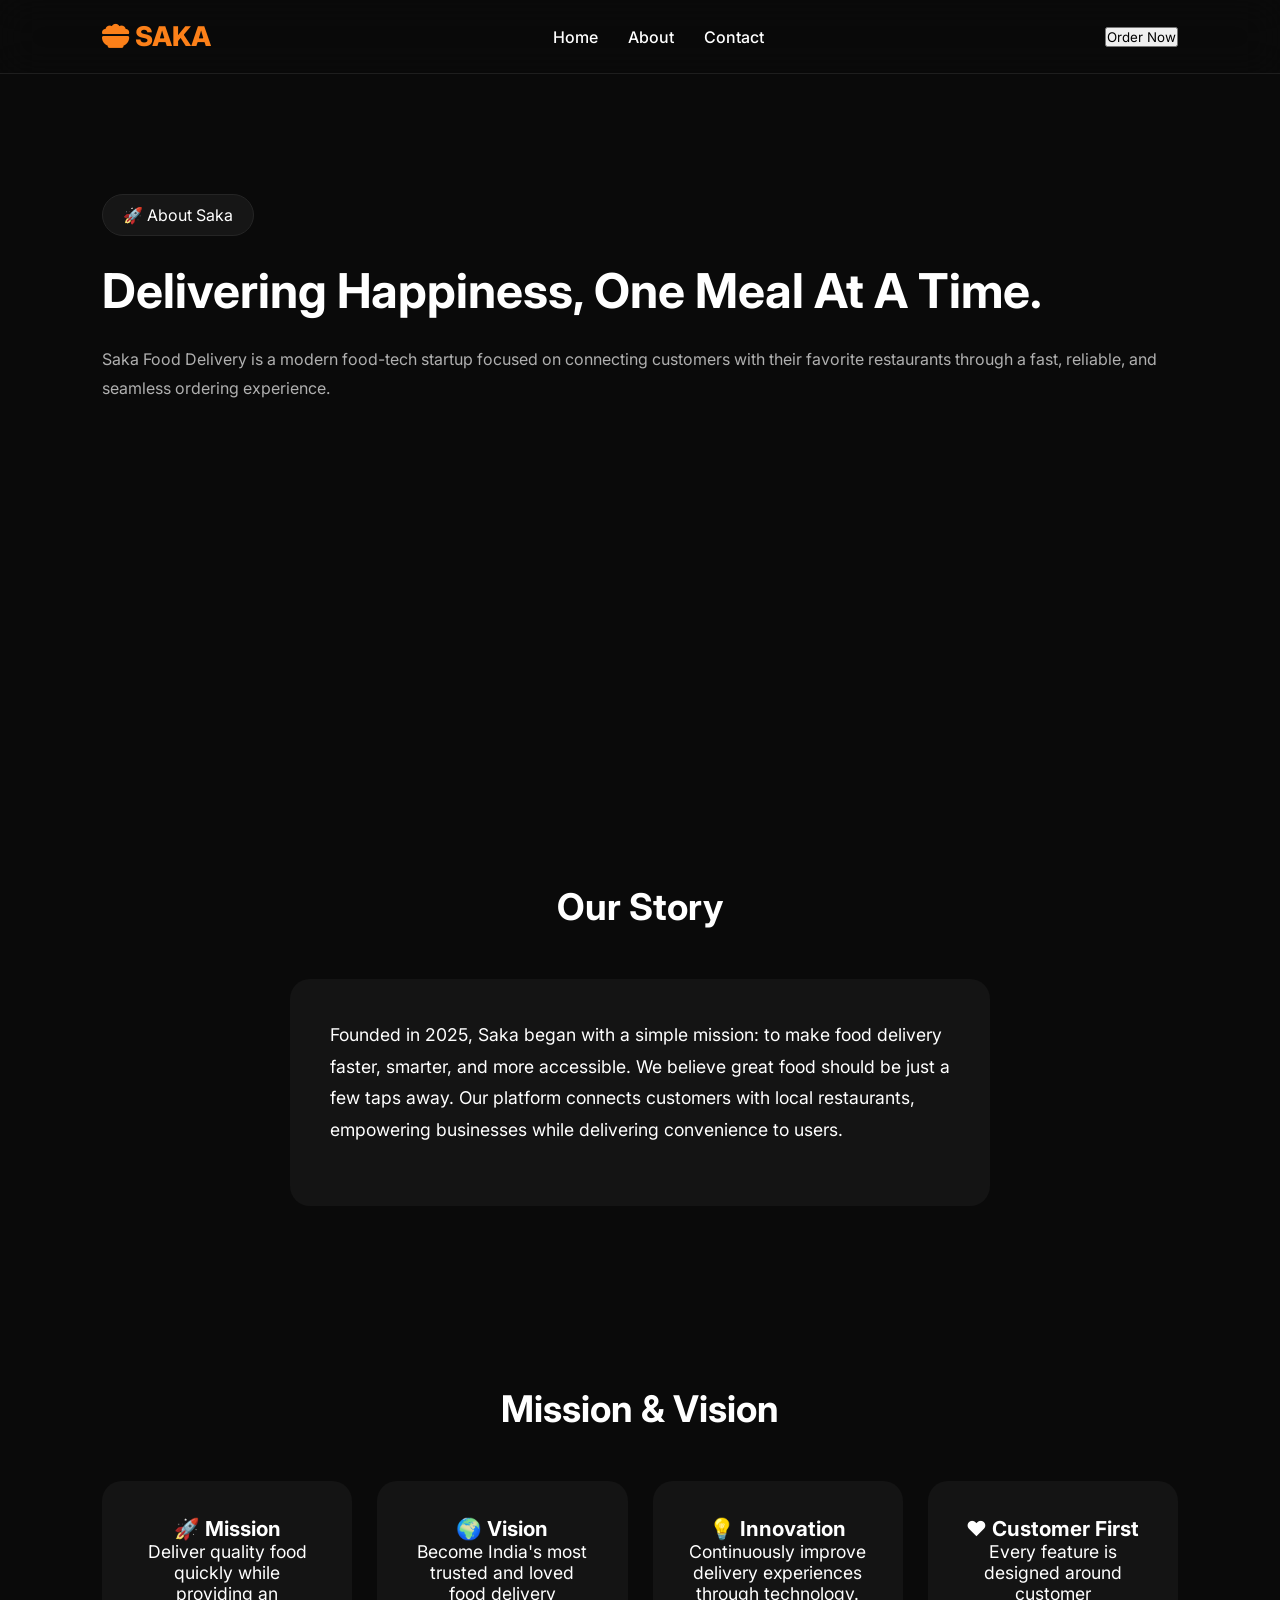
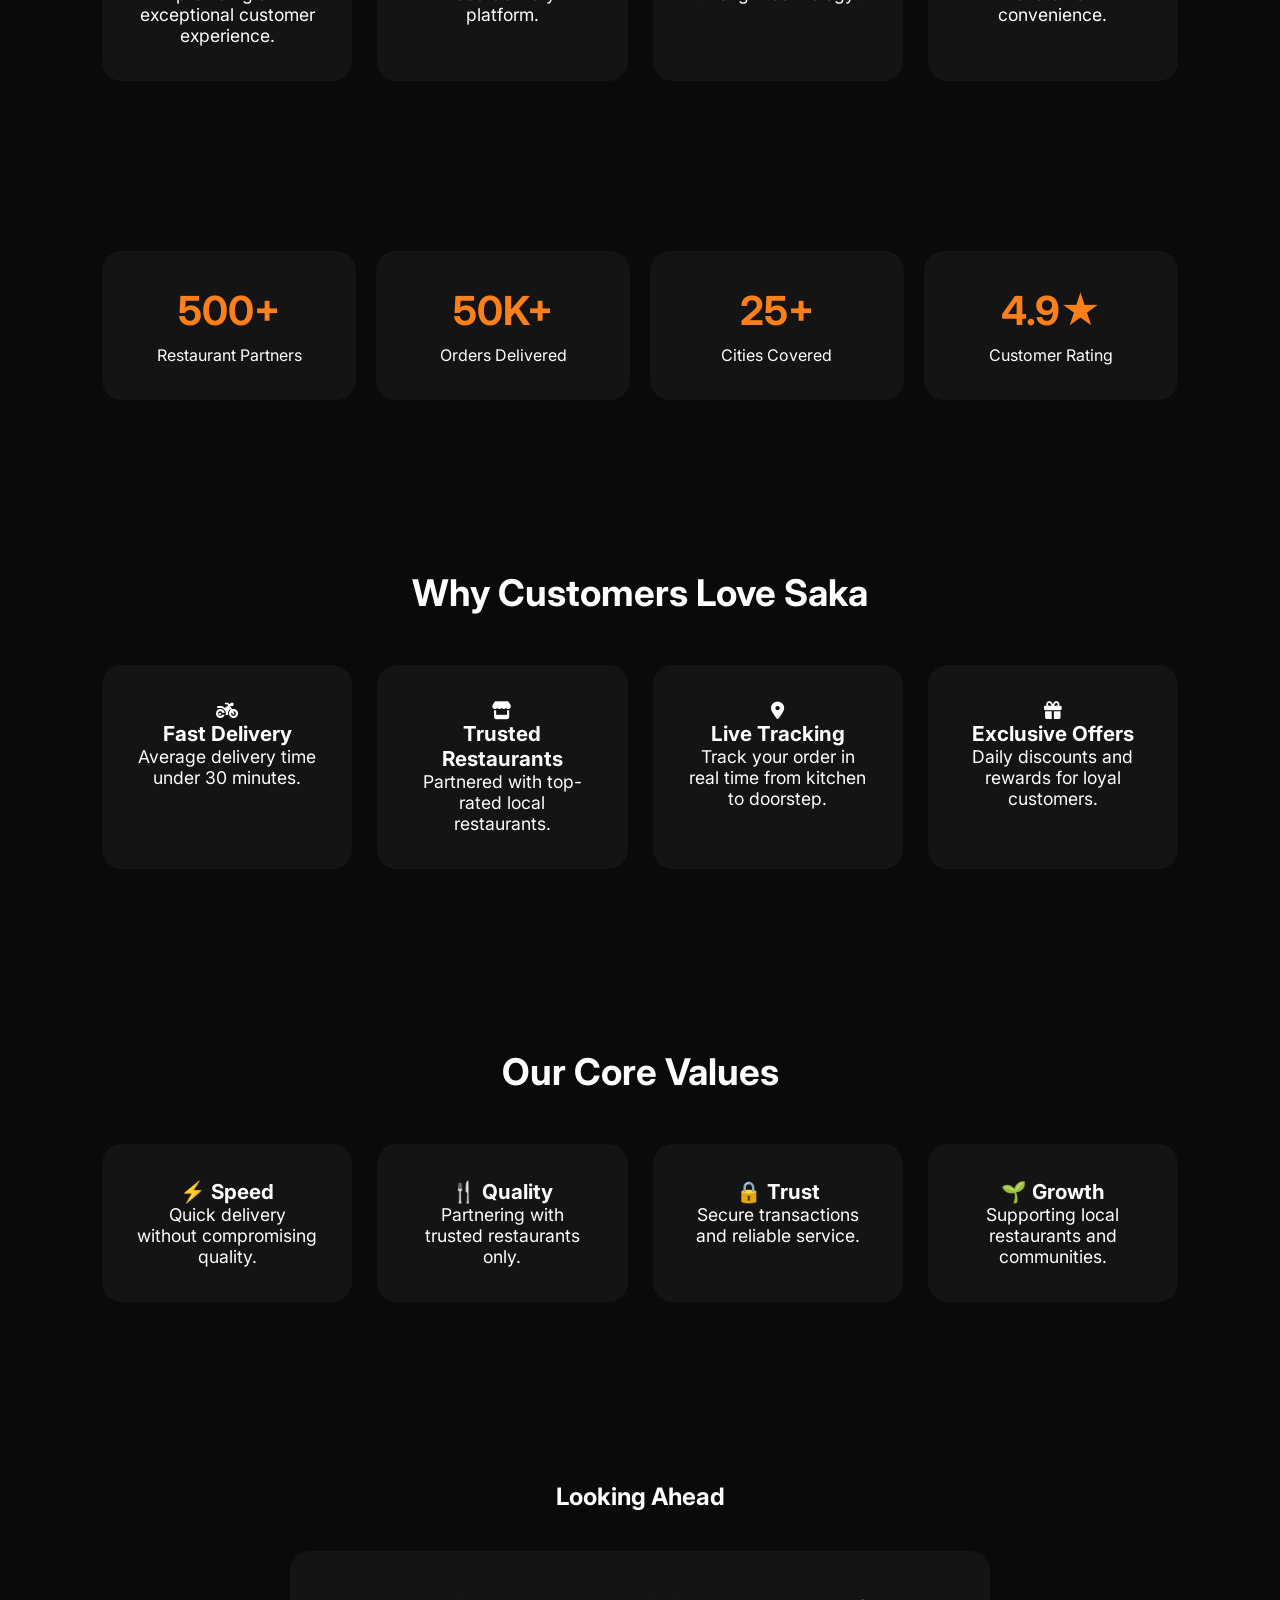
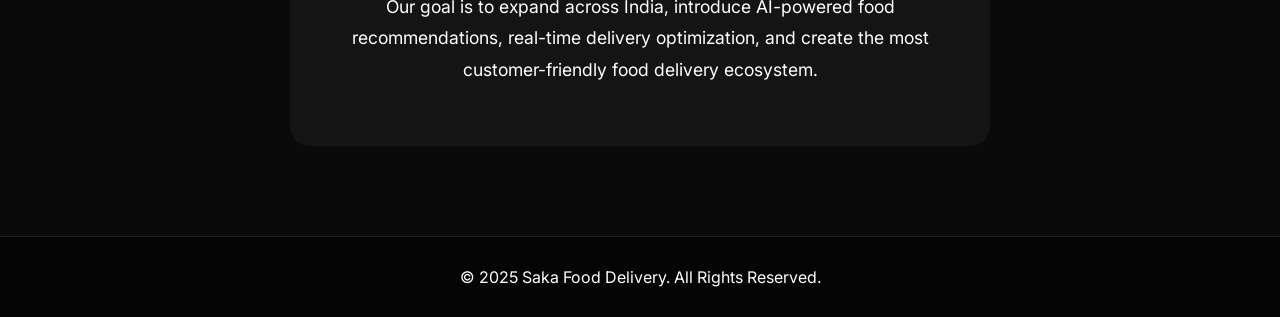
==== saka/about.html @ 21e20423 "commit" ====
<!DOCTYPE html>
<html lang="en">

<head>
    <meta charset="UTF-8">
    <meta name="viewport" content="width=device-width, initial-scale=1.0">
    <title>About Us | Saka Food Delivery</title>

    <link rel="stylesheet" href="style.css">

    <link href="https://fonts.googleapis.com/css2?family=Inter:wght@300;400;500;600;700;800&display=swap"
        rel="stylesheet">

    <link rel="stylesheet"
        href="https://cdnjs.cloudflare.com/ajax/libs/font-awesome/6.5.1/css/all.min.css">
</head>

<body>

    <!-- NAVBAR -->

    <nav class="navbar">

        <div class="logo">
            <i class="fa-solid fa-bowl-food"></i> SAKA
        </div>

        <ul class="nav-links">
            <li><a href="index.html">Home</a></li>
            <li><a href="about.html" class="active">About</a></li>
            <li><a href="contact.html">Contact</a></li>
        </ul>

        <button class="nav-btn">
            Order Now
        </button>

    </nav>

    <!-- HERO SECTION -->

    <section class="page-section">

        <div class="about-hero">

            <span class="badge">
                🚀 About Saka
            </span>

            <h1>
                Delivering Happiness,
                One Meal At A Time.
            </h1>

            <p>
                Saka Food Delivery is a modern food-tech startup focused on connecting customers
                with their favorite restaurants through a fast, reliable, and seamless ordering
                experience.
            </p>

        </div>

    </section>

    <!-- STORY SECTION -->

    <section class="features">

        <h2>Our Story</h2>

        <div class="testimonial-card">

            <p>
                Founded in 2025, Saka began with a simple mission:
                to make food delivery faster, smarter, and more accessible.
                We believe great food should be just a few taps away.
                Our platform connects customers with local restaurants,
                empowering businesses while delivering convenience to users.
            </p>

        </div>

    </section>

    <!-- MISSION / VISION -->

    <section class="features">

        <h2>Mission & Vision</h2>

        <div class="feature-grid">

            <div class="feature-card">
                <h3>🚀 Mission</h3>
                <p>
                    Deliver quality food quickly while providing an exceptional
                    customer experience.
                </p>
            </div>

            <div class="feature-card">
                <h3>🌍 Vision</h3>
                <p>
                    Become India's most trusted and loved food delivery platform.
                </p>
            </div>

            <div class="feature-card">
                <h3>💡 Innovation</h3>
                <p>
                    Continuously improve delivery experiences through technology.
                </p>
            </div>

            <div class="feature-card">
                <h3>❤️ Customer First</h3>
                <p>
                    Every feature is designed around customer convenience.
                </p>
            </div>

        </div>

    </section>

    <!-- STATS -->

    <section class="stats">

        <div class="stat">
            <h2>500+</h2>
            <p>Restaurant Partners</p>
        </div>

        <div class="stat">
            <h2>50K+</h2>
            <p>Orders Delivered</p>
        </div>

        <div class="stat">
            <h2>25+</h2>
            <p>Cities Covered</p>
        </div>

        <div class="stat">
            <h2>4.9★</h2>
            <p>Customer Rating</p>
        </div>

    </section>

    <!-- TEAM SECTION -->
     <section class="features">

    <h2>Why Customers Love Saka</h2>

    <div class="feature-grid">

        <div class="feature-card">
            <i class="fa-solid fa-motorcycle"></i>
            <h3>Fast Delivery</h3>
            <p>
                Average delivery time under 30 minutes.
            </p>
        </div>

        <div class="feature-card">
            <i class="fa-solid fa-store"></i>
            <h3>Trusted Restaurants</h3>
            <p>
                Partnered with top-rated local restaurants.
            </p>
        </div>

        <div class="feature-card">
            <i class="fa-solid fa-location-dot"></i>
            <h3>Live Tracking</h3>
            <p>
                Track your order in real time from kitchen to doorstep.
            </p>
        </div>

        <div class="feature-card">
            <i class="fa-solid fa-gift"></i>
            <h3>Exclusive Offers</h3>
            <p>
                Daily discounts and rewards for loyal customers.
            </p>
        </div>

    </div>

</section>

    <!-- CORE VALUES -->

    <section class="features">

        <h2>Our Core Values</h2>

        <div class="feature-grid">

            <div class="feature-card">
                <h3>⚡ Speed</h3>
                <p>Quick delivery without compromising quality.</p>
            </div>

            <div class="feature-card">
                <h3>🍴 Quality</h3>
                <p>Partnering with trusted restaurants only.</p>
            </div>

            <div class="feature-card">
                <h3>🔒 Trust</h3>
                <p>Secure transactions and reliable service.</p>
            </div>

            <div class="feature-card">
                <h3>🌱 Growth</h3>
                <p>Supporting local restaurants and communities.</p>
            </div>

        </div>

    </section>

    <!-- FUTURE GOALS -->

    <section class="testimonials">

        <h2>Looking Ahead</h2>

        <div class="testimonial-card">

            <p>
                Our goal is to expand across India, introduce AI-powered food
                recommendations, real-time delivery optimization, and create
                the most customer-friendly food delivery ecosystem.
            </p>

        </div>

    </section>

    <!-- FOOTER -->

    <footer>

        <p>
            © 2025 Saka Food Delivery. All Rights Reserved.
        </p>

    </footer>

    <script src="script.js"></script>

</body>

</html>
---- saka/style.css ----
/* GOOGLE FONT */

*{
margin:0;
padding:0;
box-sizing:border-box;
font-family:'Inter',sans-serif;
scroll-behavior:smooth;
}

body{
background:#0a0a0a;
color:#ffffff;
overflow-x:hidden;
}

/* NAVBAR */

.navbar{
position:sticky;
top:0;
z-index:1000;

display:flex;
justify-content:space-between;
align-items:center;

padding:20px 8%;

background:rgba(10,10,10,.9);
backdrop-filter:blur(20px);

border-bottom:1px solid #1e1e1e;
}

.logo{
font-size:1.7rem;
font-weight:800;
color:#fc8019;
}

.nav-links{
display:flex;
gap:30px;
list-style:none;
}

.nav-links a{
text-decoration:none;
color:white;
font-weight:500;
transition:.3s;
}

.nav-links a:hover

.nav-btn{
padding:12px 22px;
border:none;
border-radius:10px;
cursor:pointer;

background:linear-gradient(
135deg,
#fc8019,
#ffb347
);

font-weight:600;
}

/* HERO */

.hero{
min-height:90vh;
display:flex;
justify-content:center;
align-items:center;
text-align:center;
padding:50px 8%;

background:
linear-gradient(
rgba(0,0,0,.7),
rgba(0,0,0,.8)
),
url("images/hero-food.jpg");

background-size:cover;
background-position:center;
background-repeat:no-repeat;
}

.hero::before{
content:"";

position:absolute;

width:500px;
height:500px;

background:#fc8019;

filter:blur(200px);

opacity:.15;
}

.hero-content{
max-width:850px;
z-index:1;
}

.badge{
display:inline-block;

padding:10px 20px;

background:#161616;

border:1px solid #252525;

border-radius:30px;

margin-bottom:25px;
}

.hero h1{
font-size:4.8rem;
font-weight:800;
line-height:1.1;
margin-bottom:20px;
}

.hero p{
font-size:1.1rem;
line-height:1.8;
color:#b0b0b0;
}

.hero-buttons{
margin-top:35px;
}

.primary-btn{
padding:15px 30px;

border:none;
border-radius:12px;

background:linear-gradient(
135deg,
#fc8019,
#ffb347
);

font-weight:600;
cursor:pointer;
}

.secondary-btn{
padding:15px 30px;

background:transparent;

border:1px solid #333;

color:white;

border-radius:12px;

margin-left:15px;

cursor:pointer;
}

/* SEARCH */

.search-section{
padding:80px 8%;
text-align:center;
}

.search-section h2{
margin-bottom:25px;
font-size:2.3rem;
}

.search-box{
max-width:700px;
margin:auto;

display:flex;
overflow:hidden;

border-radius:15px;

background:#151515;
}

.search-box input{
flex:1;
padding:18px;
border:none;
outline:none;
background:#151515;
color:white;
}

.search-box button{
padding:18px 30px;
border:none;
cursor:pointer;

background:#fc8019;
color:white;
}

/* CATEGORY */

.categories{
padding:80px 8%;
}

.categories h2{
text-align:center;
margin-bottom:50px;
font-size:2.3rem;
}

.category-grid{
display:grid;

grid-template-columns:
repeat(auto-fit,minmax(160px,1fr));

gap:20px;
}

.category-card{
background:#141414;

padding:35px;

text-align:center;

border-radius:20px;

font-size:1.2rem;

transition:.3s;
}

.category-card:hover{
transform:translateY(-10px);
background:#fc8019;
}

/* RESTAURANTS */

.restaurants{
padding:80px 8%;
}

.restaurants h2{
text-align:center;
margin-bottom:50px;
font-size:2.3rem;
}

.restaurant-grid{
display:grid;

grid-template-columns:
repeat(auto-fit,minmax(280px,1fr));

gap:25px;
}

.restaurant-card{
background:#141414;

border-radius:20px;

overflow:hidden;

transition:.3s;
}

.restaurant-card:hover{
transform:translateY(-10px);
}

.restaurant-image{
height:220px;

background:linear-gradient(
135deg,
#fc8019,
#ffb347
);
}

.restaurant-card h3{
padding:20px 20px 10px;
}

.restaurant-card p{
padding:0 20px 20px;
color:#b0b0b0;
}

.restaurant-card img{
width:100%;
height:220px;
object-fit:cover;
}

/* FEATURES */

.features{
padding:90px 8%;
}

.features h2{
text-align:center;
margin-bottom:50px;
font-size:2.3rem;
}

.feature-grid{
display:grid;

grid-template-columns:
repeat(auto-fit,minmax(250px,1fr));

gap:25px;
}

.feature-card{
background:#141414;

padding:35px;

border-radius:20px;

font-size:1.1rem;
text-align:center;

transition:.3s;
}

.feature-card:hover{
transform:translateY(-10px);
border:1px solid #fc8019;
}

/* STATS */

.stats{
padding:80px 8%;

display:grid;

grid-template-columns:
repeat(auto-fit,minmax(220px,1fr));

gap:20px;
}

.stat{
background:#141414;

padding:35px;

border-radius:20px;

text-align:center;
}

.stat h2{
font-size:2.5rem;
color:#fc8019;
margin-bottom:10px;
}

/* TESTIMONIALS */

.testimonials{
padding:90px 8%;
text-align:center;
}

.testimonials h2{
margin-bottom:40px;
}

.testimonial-card{
max-width:700px;

margin:auto;

background:#141414;

padding:40px;

border-radius:20px;
}

.testimonial-card p{
font-size:1.1rem;
line-height:1.8;
margin-bottom:20px;
}

/* APP SECTION */
.app-preview img{
max-width:300px;
width:100%;
margin-top:30px;
}

.app-section{
padding:90px 8%;
text-align:center;
}

.app-section h2{
font-size:2.3rem;
margin-bottom:20px;
}

.app-section p{
color:#b0b0b0;
margin-bottom:25px;
}

.app-buttons button{
padding:15px 25px;

border:none;

border-radius:10px;

background:#fc8019;

color:white;

cursor:pointer;

margin:10px;
}

/* ABOUT PAGE */

.page-section{
padding:120px 8%;
min-height:80vh;
}

.page-section h1{
font-size:3rem;
margin-bottom:25px;
}

.page-section p{
line-height:1.8;
color:#b0b0b0;
}

.about-grid{
display:grid;

grid-template-columns:
repeat(auto-fit,minmax(250px,1fr));

gap:25px;

margin-top:40px;
}

.card{
background:#141414;

padding:30px;

border-radius:20px;
}

/* CONTACT PAGE */

form{
max-width:700px;
margin:auto;
margin-top:30px;
}

input,
textarea{
width:100%;

padding:15px;

margin-bottom:20px;

background:#141414;

border:none;

border-radius:10px;

color:white;
}

textarea{
height:180px;
resize:none;
}

form button{
width:100%;

padding:15px;

border:none;

border-radius:10px;

background:#fc8019;

color:white;

cursor:pointer;
}

/* FOOTER */

footer{
padding:30px;
text-align:center;
background:#050505;
border-top:1px solid #1f1f1f;
}

/* MOBILE */

@media(max-width:768px){

.navbar{
flex-direction:column;
gap:15px;
}

.hero h1{
font-size:3rem;
}

.search-box{
flex-direction:column;
}

.secondary-btn{
margin-left:0;
margin-top:10px;
}

}
/* MOBILE MENU */

.menu-btn{
display:none;
font-size:1.6rem;
cursor:pointer;
color:white;
}

@media(max-width:768px){

.menu-btn{
display:block;
}

.nav-links{
display:none;
flex-direction:column;
background:#111;
position:absolute;
top:80px;
right:20px;
padding:20px;
border-radius:15px;
}

.nav-links.show{
display:flex;
}

}

/* SCROLL ANIMATION */

.feature-card,
.restaurant-card,
.category-card,
.stat{

opacity:0;
transform:translateY(30px);
transition:.6s ease;

}

.active-reveal{

opacity:1;
transform:translateY(0);

}

/* PAGE LOAD */

body{
opacity:0;
transition:1s;
}

body.loaded{
opacity:1;
}
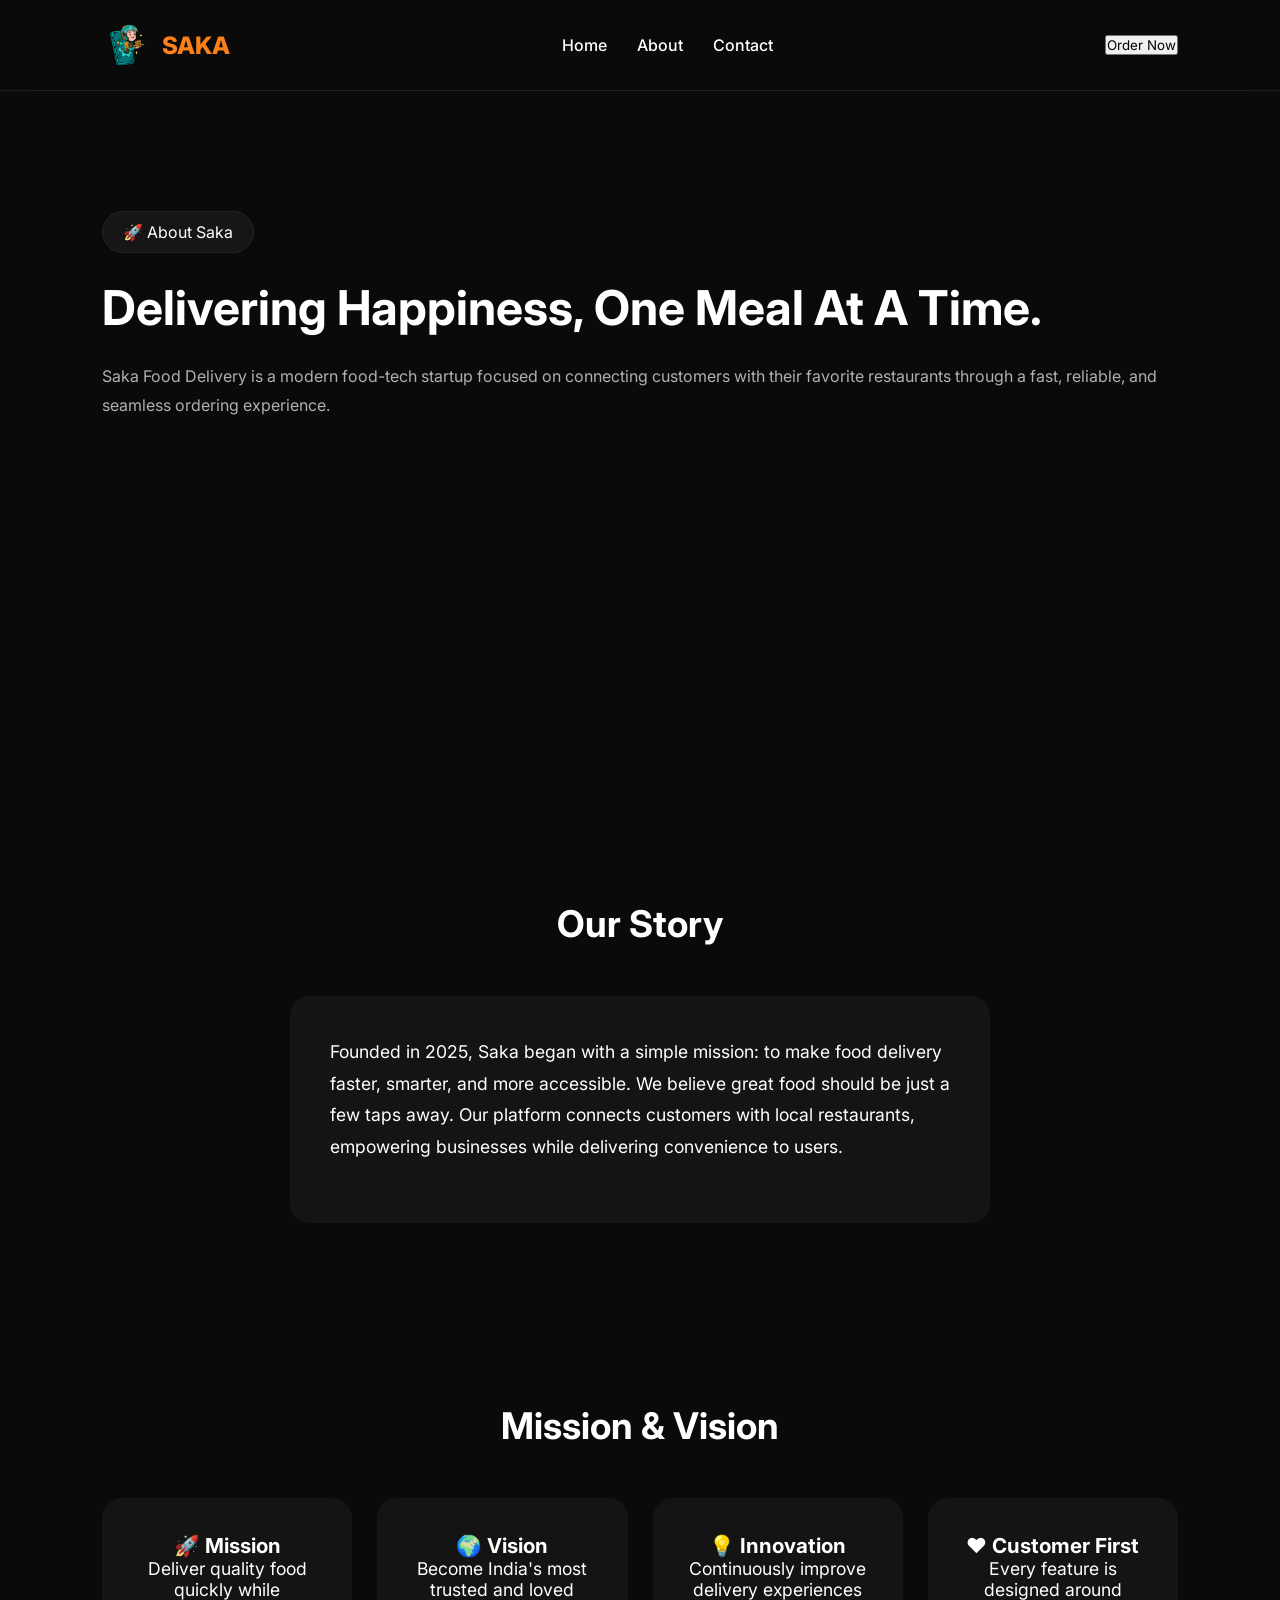
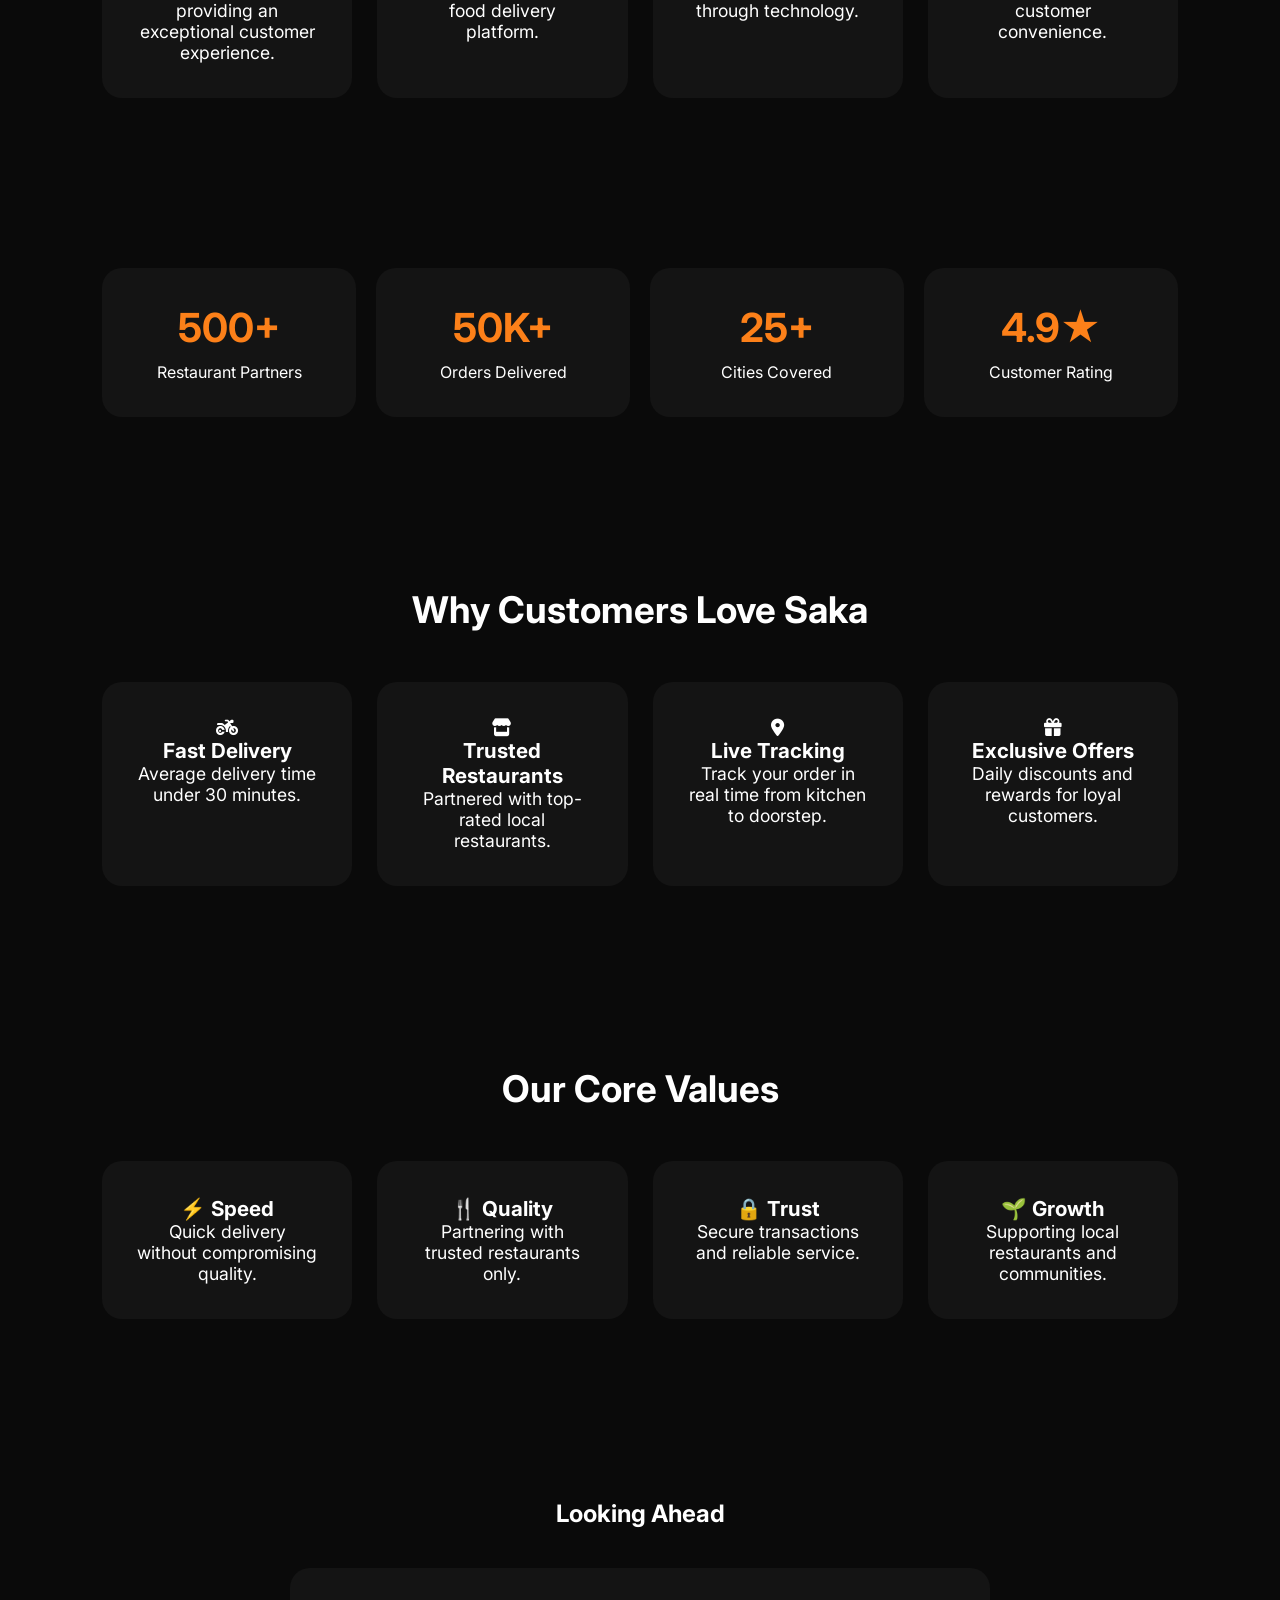
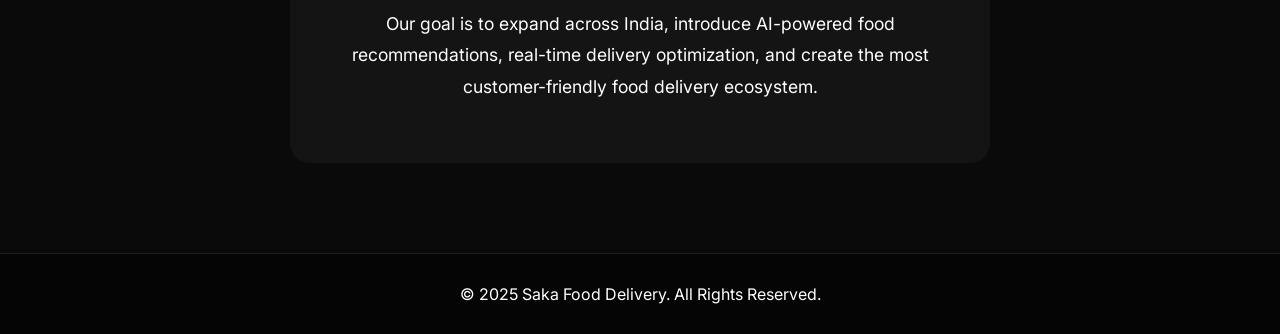
==== commit d2f64b24: "commiy" ====
--- a/saka/about.html
+++ b/saka/about.html
@@ -5,6 +5,7 @@
     <meta charset="UTF-8">
     <meta name="viewport" content="width=device-width, initial-scale=1.0">
     <title>About Us | Saka Food Delivery</title>
+     <link rel="icon" href="images/logo.png">
 
     <link rel="stylesheet" href="style.css">
 
@@ -13,6 +14,7 @@
 
     <link rel="stylesheet"
         href="https://cdnjs.cloudflare.com/ajax/libs/font-awesome/6.5.1/css/all.min.css">
+    
 </head>
 
 <body>
@@ -22,8 +24,9 @@
     <nav class="navbar">
 
         <div class="logo">
-            <i class="fa-solid fa-bowl-food"></i> SAKA
-        </div>
+    <img src="images/logo.png" alt="Saka Logo">
+    <span>SAKA</span>
+</div>
 
         <ul class="nav-links">
             <li><a href="index.html">Home</a></li>
--- a/saka/style.css
+++ b/saka/style.css
@@ -34,10 +34,24 @@
 }
 
 .logo{
-font-size:1.7rem;
-font-weight:800;
-color:#fc8019;
-}
+    display:flex;
+    align-items:center;
+    gap:10px;
+}
+
+.logo img{
+    width:50px;
+    height:50px;
+    object-fit:contain;
+}
+
+.logo span{
+    font-size:1.5rem;
+    font-weight:800;
+    color:#fc8019;
+}
+
+
 
 .nav-links{
 display:flex;
